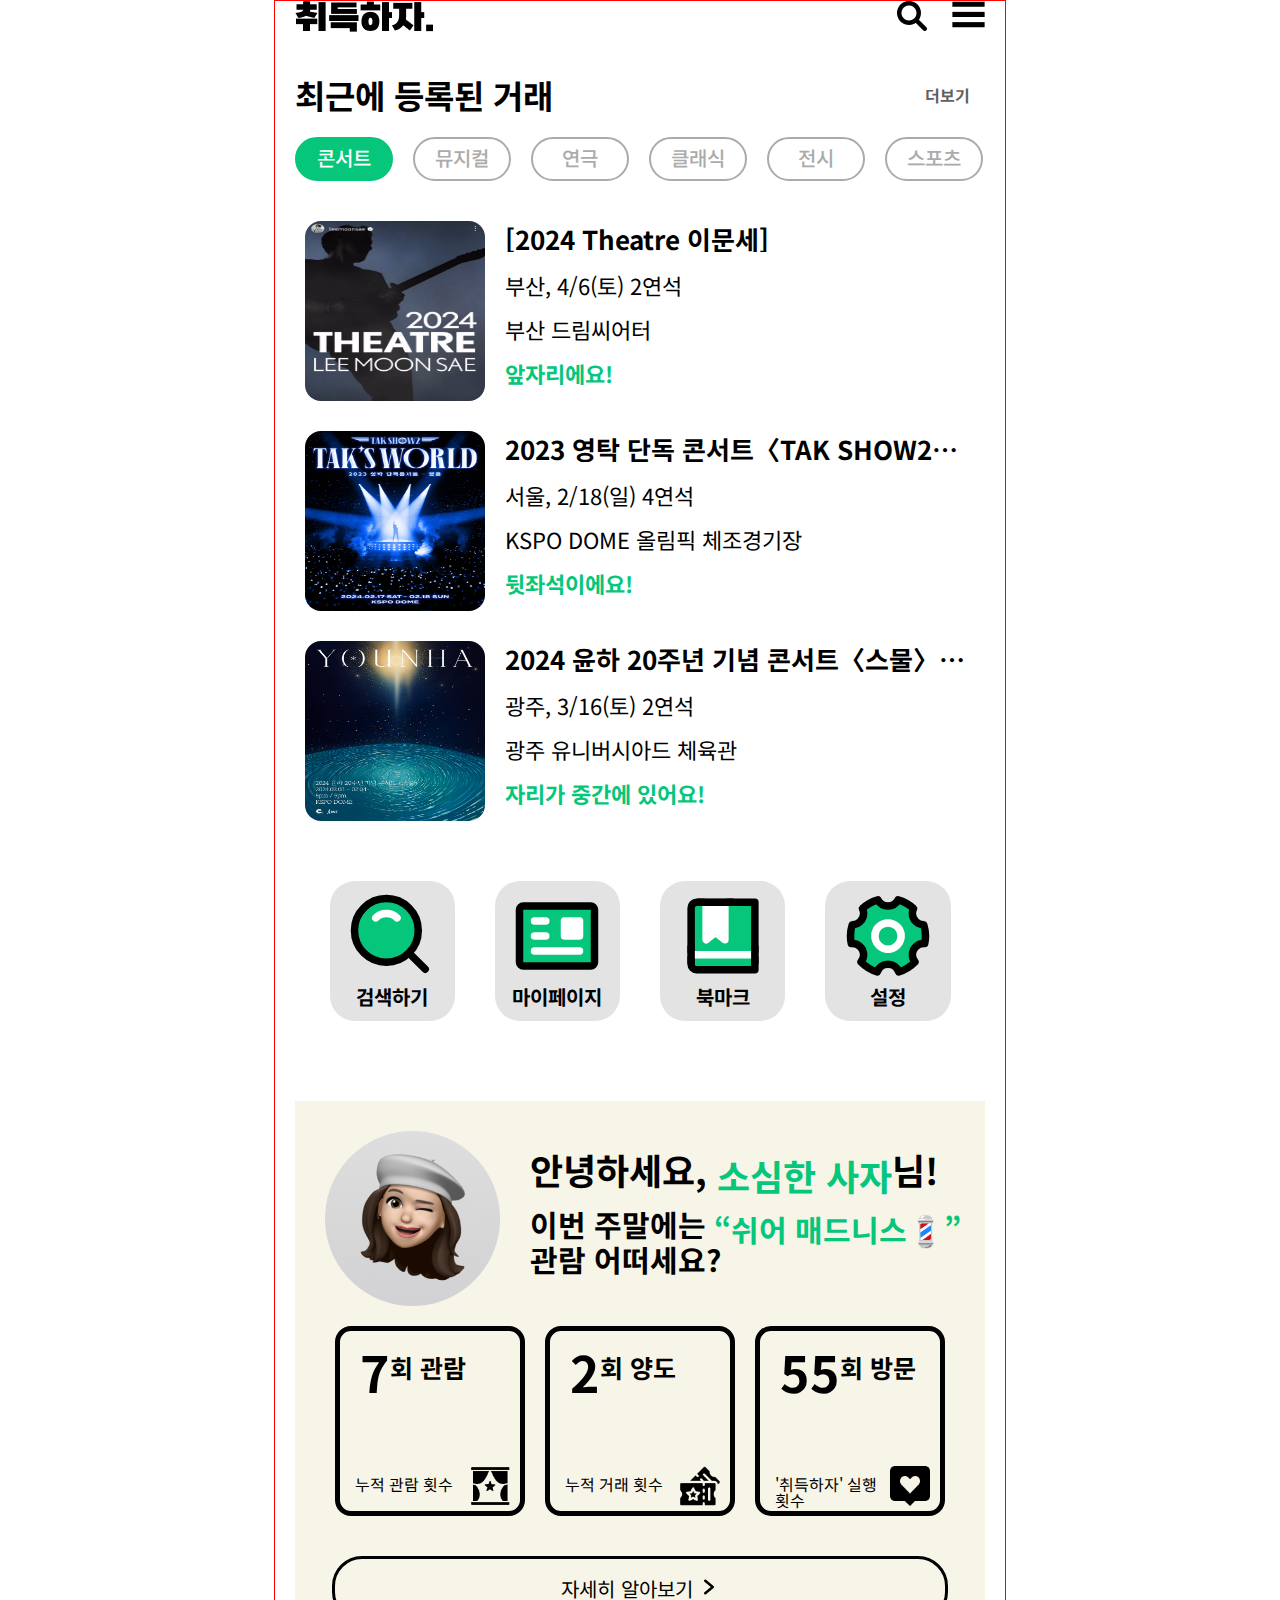
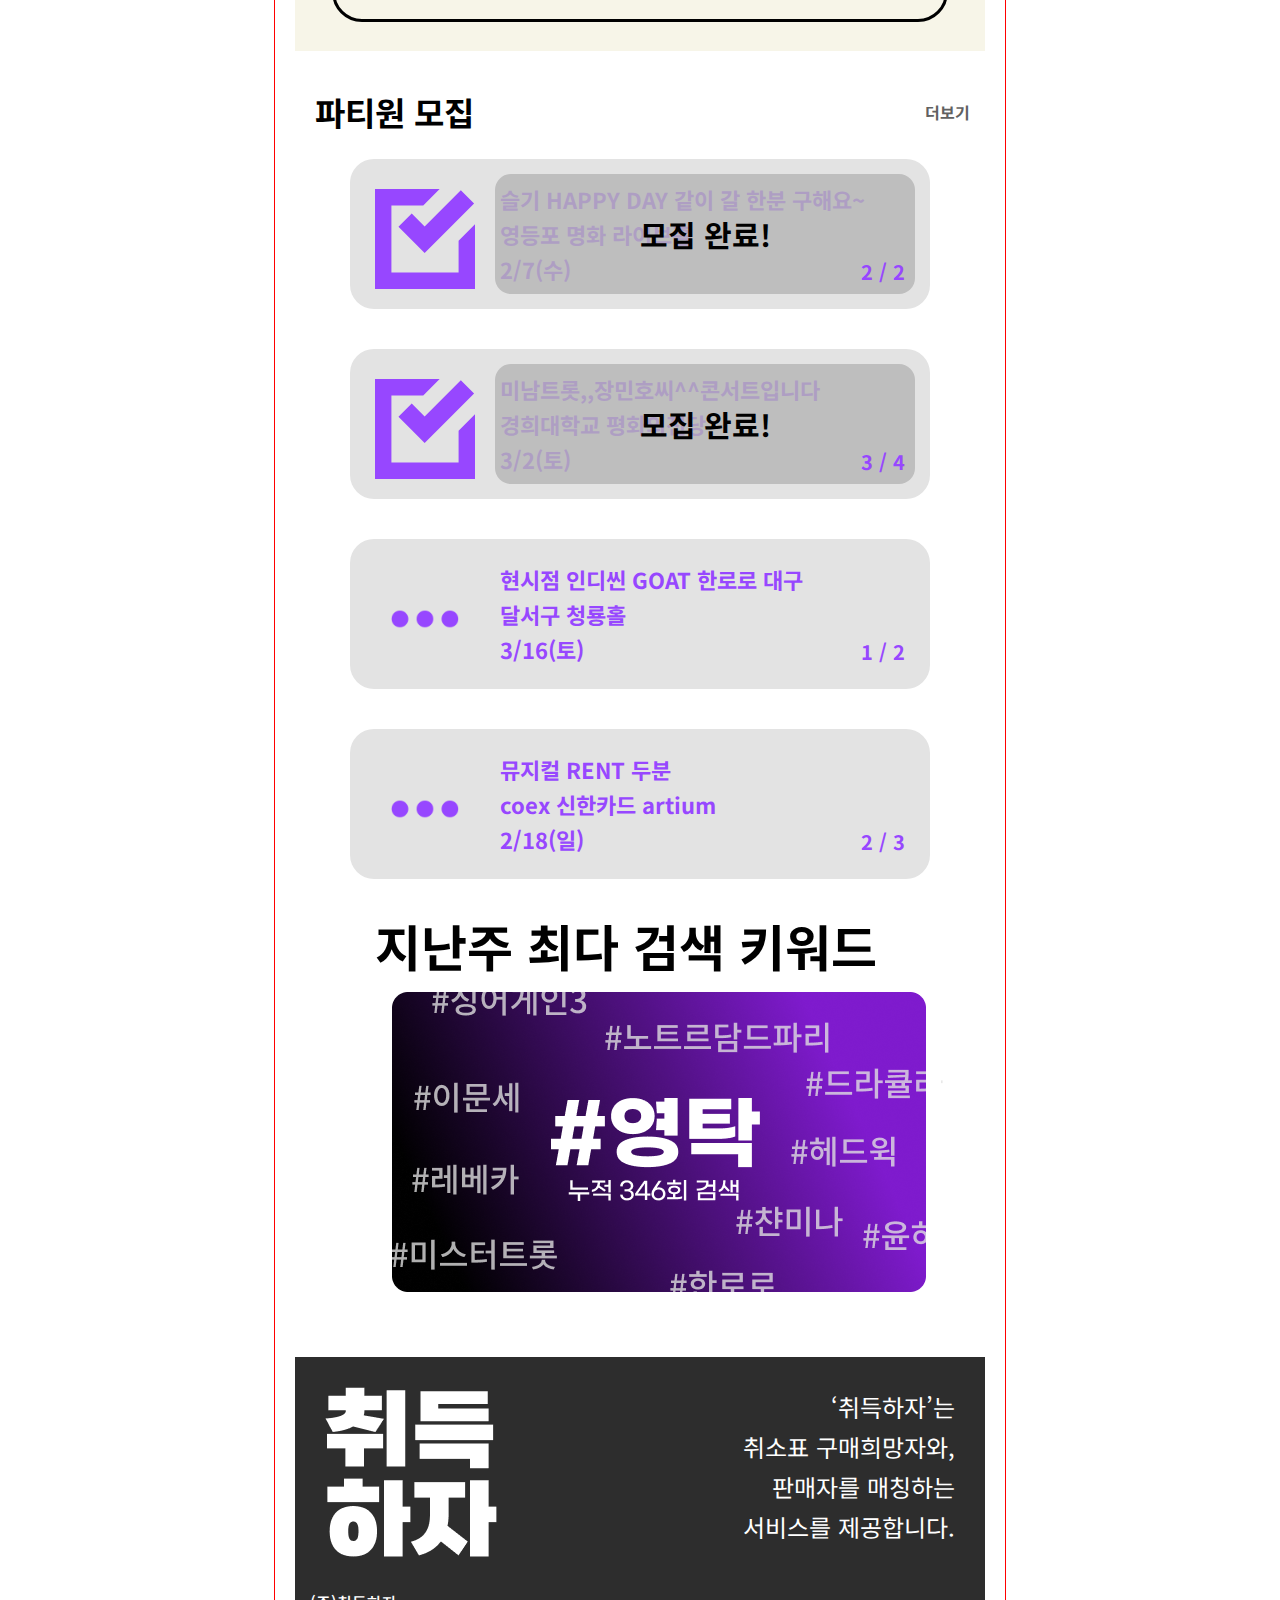
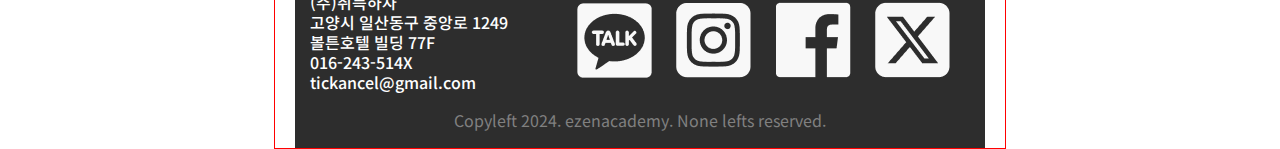
==== index.html @ d5d7e956 "Add files via upload" ====
<!DOCTYPE html>
<html lang="ko">
<head>
   <meta charset="UTF-8">
   <meta name="viewport" content="width=device-width, initial-scale=1.0">
   <title>취득하자</title> 
   <link rel="stylesheet" href="css/reset.css">
   <link rel="stylesheet" href="css/main.css">
   <script src="https://code.jquery.com/jquery-3.7.1.js" integrity="sha256-eKhayi8LEQwp4NKxN+CfCh+3qOVUtJn3QNZ0TciWLP4="
   crossorigin="anonymous"></script>
   <script src="js/main.js" defer></script>
</head>
<body>
  
   <div class="container">
      <header>
         <div class="logo">
               <img src="img/headerlogo.png">
         </div>
         <div class="hic">
            <ul class="iic">
               <li><a href="search.html"><img src="img/searic.png"></a></li>
               <li><a class="menuBtn" href="#"><img  src="img/hamic.png"></a></li>
            </ul>
         </div>
      </header>
      <section class="latest">
         <div class="lheader">
         <h2>최근에 등록된 거래</h2>
         <a href="#">더보기</a>
         </div>
         <div class="lfilter">
            <a href="#" class="lchoose">콘서트</a>
            <a href="#">뮤지컬</a>
            <a href="#">연극</a>
            <a href="#">클래식</a>
            <a href="#">전시</a>
            <a href="#">스포츠</a>
         </div>
         <div class="llist">
            <ul class="lprod">
               <li class="lmain">
                  <div class="lposter">
                     <img src="/img/lee.jpg" alt="이문세">
                  </div>
                  <div class="ltxt">
                  <p>[2024 Theatre 이문세]</p><br>
                  <p>부산, 4/6(토) 2연석</p><br>
                  <p>부산 드림씨어터</p><br>
                  <p>앞자리에요!</p>
                  </div>
               </li>
               <li class="lmain">
                  <div class="lposter">
                     <img src="/img/tak.jpg" alt="영탁">
                  </div>
                  <div class="ltxt">
                  <p>2023 영탁 단독 콘서트〈TAK SHOW2: TAK’S WORLD - 앵콜</p><br>
                  <p>서울, 2/18(일) 4연석</p><br>
                  <p>KSPO DOME 올림픽 체조경기장</p><br>
                  <p>뒷좌석이에요!</p>
                  </div>
               </li>
               <li class="lmain">
                  <div class="lposter">
                     <img src="/img/youn.jpg" alt="이문세">
                  </div>
                  <div class="ltxt">
                  <p>2024 윤하 20주년 기념 콘서트〈스물〉- 광주</p><br>
                  <p>광주, 3/16(토) 2연석</p><br>
                  <p>광주 유니버시아드 체육관</p><br>
                  <p>자리가 중간에 있어요!</p>
                  </div>
               </li>
            </ul>
         </div>
      </section>
      <div class="micon">
         <div class="sear"><svg xmlns="http://www.w3.org/2000/svg" width="1em" height="1em" viewBox="0 0 48 48"><g fill="none" stroke-linejoin="round" stroke-width="4"><path id="white" fill="#06c67b" stroke="#000" d="M21 38C30.3888 38 38 30.3888 38 21C38 11.6112 30.3888 4 21 4C11.6112 4 4 11.6112 4 21C4 30.3888 11.6112 38 21 38Z"/><path stroke="#fff" stroke-linecap="round" d="M26.657 14.3431C25.2093 12.8954 23.2093 12 21.0001 12C18.791 12 16.791 12.8954 15.3433 14.3431"/><path id="white" stroke="#000" stroke-linecap="round" d="M33.2216 33.2217L41.7069 41.707"/></g></svg>
         <p>검색하기</p></div>
         <div class="info"><svg xmlns="http://www.w3.org/2000/svg" width="1em" height="1em" viewBox="0 0 48 48"><g fill="none" stroke-linejoin="round" stroke-width="4"><path id="white" fill="#06c67b" stroke="#000" d="M42 8H6C4.89543 8 4 8.89543 4 10V38C4 39.1046 4.89543 40 6 40H42C43.1046 40 44 39.1046 44 38V10C44 8.89543 43.1046 8 42 8Z"/><path fill="#fff" stroke="#fff" d="M36 16H28V24H36V16Z"/><path stroke="#fff" stroke-linecap="round" d="M12 32H36"/><path stroke="#fff" stroke-linecap="round" d="M12 16H18"/><path stroke="#fff" stroke-linecap="round" d="M12 24H18"/></g></svg>
         <p>마이페이지</p></div>
         <div class="mark"><svg xmlns="http://www.w3.org/2000/svg" width="1em" height="1em" viewBox="0 0 48 48"><g fill="none" stroke-linejoin="round" stroke-width="4"><path id="white" fill="#06c67b" stroke="#000" d="M7 9C7 7.34315 8.34315 6 10 6H41V42H10C8.34315 42 7 40.6569 7 39V9Z"/><path stroke="#fff" stroke-linecap="round" d="M7 34L41 34"/><path id="white" stroke="#000" stroke-linecap="round" d="M7 30V38"/><path id="white" stroke="#000" stroke-linecap="round" d="M41 30V38"/><path fill="#fff" stroke="#fff" d="M15 6H25V26L20 22L15 26V6Z"/><path id="white" stroke="#000" stroke-linecap="round" d="M11 6L29 6"/></g></svg>
         <p>북마크</p></div>
         <div class="sett"><svg xmlns="http://www.w3.org/2000/svg" width="1em" height="1em" viewBox="0 0 48 48"><g fill="none" stroke-linejoin="round" stroke-width="4"><path id="white" fill="#06c67b" stroke="#000" d="M18.2838 43.1713C14.9327 42.1736 11.9498 40.3213 9.58787 37.867C10.469 36.8227 11 35.4734 11 34.0001C11 30.6864 8.31371 28.0001 5 28.0001C4.79955 28.0001 4.60139 28.01 4.40599 28.0292C4.13979 26.7277 4 25.3803 4 24.0001C4 21.9095 4.32077 19.8938 4.91579 17.9995C4.94381 17.9999 4.97188 18.0001 5 18.0001C8.31371 18.0001 11 15.3138 11 12.0001C11 11.0488 10.7786 10.1493 10.3846 9.35011C12.6975 7.1995 15.5205 5.59002 18.6521 4.72314C19.6444 6.66819 21.6667 8.00013 24 8.00013C26.3333 8.00013 28.3556 6.66819 29.3479 4.72314C32.4795 5.59002 35.3025 7.1995 37.6154 9.35011C37.2214 10.1493 37 11.0488 37 12.0001C37 15.3138 39.6863 18.0001 43 18.0001C43.0281 18.0001 43.0562 17.9999 43.0842 17.9995C43.6792 19.8938 44 21.9095 44 24.0001C44 25.3803 43.8602 26.7277 43.594 28.0292C43.3986 28.01 43.2005 28.0001 43 28.0001C39.6863 28.0001 37 30.6864 37 34.0001C37 35.4734 37.531 36.8227 38.4121 37.867C36.0502 40.3213 33.0673 42.1736 29.7162 43.1713C28.9428 40.752 26.676 39.0001 24 39.0001C21.324 39.0001 19.0572 40.752 18.2838 43.1713Z"/><path fill="#06c67b" stroke="#fff" d="M24 31C27.866 31 31 27.866 31 24C31 20.134 27.866 17 24 17C20.134 17 17 20.134 17 24C17 27.866 20.134 31 24 31Z"/></g></svg>
         <p>설정</p></div>
      </div>
      <section class="myinfo">
         <div class="miprofile">
            <div class="pfp">
            <img src="img/pfp.png">
            </div>
            <div class="pftxt">
            <p>안녕하세요, <span class="green">소심한 사자</span>님!</p><br><p>이번 주말에는 <span class="green">“쉬어 매드니스💈”</span><br> 관람 어떠세요?</p>
            </div>
         </div>
         <div class="midet">
            <div class="minum">
               <p><span class="big">7</span>회 관람</p>
               <div class="miicon">
               <p>누적 관람 횟수</p>
               <img src="img/cinema.png" width="40px" height="40px">
               </div>
            </div>
            <div class="minum">
               <p><span class="big">2</span>회 양도</p>
               <div class="miicon">
               <p>누적 거래 횟수</p>
               <img src="img/ticket.png" width="40px" height="40px">
               </div>
            </div>
            <div class="minum">
               <p><span class="big">55</span>회 방문</p>
               <div class="miicon">
               <p>'취득하자' 실행횟수</p>
               <img src="img/like.png" width="40px" height="40px">
               </div>
            </div>   
         </div>
         <div class="more">
           <p>자세히 알아보기 <?xml version="1.0" ?><svg viewBox="0 0 96 96" xmlns="http://www.w3.org/2000/svg"><title/><path id="white" fill="#000" d="M69.8437,43.3876,33.8422,13.3863a6.0035,6.0035,0,0,0-7.6878,9.223l30.47,25.39-30.47,25.39a6.0035,6.0035,0,0,0,7.6878,9.2231L69.8437,52.6106a6.0091,6.0091,0,0,0,0-9.223Z"/></svg></p>
         </div>
      </section>
      <section class="party">
         <div class="lheader">
            <h2>파티원 모집</h2>
            <a href="#">더보기</a>
            </div>

            <div class="checked">
               <div class="cic">
                  <svg xmlns="http://www.w3.org/2000/svg" width="1em" height="1em" viewBox="0 0 1200 1200"><path fill="#9747ff" d="M0 0v1200h1200V424.289l-196.875 196.875v381.961h-806.25v-806.25h381.961L775.711 0zm1030.008 15.161l-434.18 434.25L440.7 294.283L281.618 453.438L595.821 767.57l159.082-159.082l434.18-434.25l-159.082-159.081z"/></svg>
               </div>
               
                  
               <section class="ccov">모집 완료!</section>
                  <div class="ptxt">
                     <p>슬기 HAPPY DAY 같이 갈 한분 구해요~<br>
                     영등포 명화 라이브홀<br>
                     2/7(수)</p>
                     <span>2 / 2</span>               
                  </div>
               
               
            </div>
            <div class="checked">
               <div class="cic">
                  <svg xmlns="http://www.w3.org/2000/svg" width="1em" height="1em" viewBox="0 0 1200 1200"><path fill="#9747ff" d="M0 0v1200h1200V424.289l-196.875 196.875v381.961h-806.25v-806.25h381.961L775.711 0zm1030.008 15.161l-434.18 434.25L440.7 294.283L281.618 453.438L595.821 767.57l159.082-159.082l434.18-434.25l-159.082-159.081z"/></svg>
               </div>   
               <section class="ccov">모집 완료!</section>
                  <div class="ptxt">
                     <p>미남트롯,,장민호씨^^콘서트입니다<br>
                     경희대학교 평화의전당<br>
                     3/2(토)</p>
                     <span>3 / 4</span>               
                  </div>  
            </div>
            <div class="checked">
               <div class="cic">
                  <img src="img/elip.png">
                  </div>
                  <div class="ptxt">
                     <p>현시점 인디씬 GOAT 한로로 대구<br>
                     달서구 청룡홀<br>
                     3/16(토)</p>
                     <span>1 / 2</span>               
                  </div>  
            </div>
            <div class="checked">
               <div class="cic">
                  <img src="img/elip.png">
                  </div>
                  <div class="ptxt">
                     <p>뮤지컬 RENT 두분<br>
                     coex 신한카드 artium<br>
                     2/18(일)</p>
                     <span>2 / 3</span>               
                  </div>
            </div>
      </section>
      <section class="keyword">
         <div class="lheader">
            <h2>지난주 최다 검색 키워드</h2>
         </div>
            <div class="result">
               <img src="img/Frame 11.png">
            </div>
      </section>
      <footer>
         <div class="footer_wrap">
         <div class="footer_top">
            <div class="footer_logo">
            <img src="img/취득 하자.png">
            </div>
            <div class="footer_txt">
            <p>‘취득하자’는<br> 
            취소표 구매희망자와,<br>
            판매자를 매칭하는<br>             
            서비스를 제공합니다.<br></p>   
         </div>
         </div>
        
         <div class="footer_bottom">
            <div class="footer_address">
               (주)취득하자<br>
               고양시 일산동구 중앙로 1249<br>
               볼튼호텔 빌딩 77F<br>
               016-243-514X<br>
               tickancel@gmail.com
            </div>
            <div class="footer_icon">
               <a href="#"><img src="img/k.png"></a>
               <a href="#"><img src="img/i.png"></a>           
               <a href="#"><img src="img/f.png"></a>
               <a href="#"><img src="img/x.png"></a>
            </div>
            </div>

            <div class="copyright">
            Copyleft 2024. ezenacademy. None lefts reserved.
            </div>
         
         </div>
            

      </footer>
   </div>
   <div class="dark">

   </div>
   <div id="gnb">
     <div class="inner">
       <div class="close_wrap">
         <a href="#" class="close"><?xml version="1.0" ?><!DOCTYPE svg  PUBLIC '-//W3C//DTD SVG 1.1//EN'  'http://www.w3.org/Graphics/SVG/1.1/DTD/svg11.dtd'><svg height="512px" id="Layer_1" style="enable-background:new 0 0 512 512;" version="1.1" viewBox="0 0 512 512" width="512px" xml:space="preserve" xmlns="http://www.w3.org/2000/svg" xmlns:xlink="http://www.w3.org/1999/xlink"><g><path d="M256,33C132.3,33,32,133.3,32,257c0,123.7,100.3,224,224,224c123.7,0,224-100.3,224-224C480,133.3,379.7,33,256,33z    M364.3,332.5c1.5,1.5,2.3,3.5,2.3,5.6c0,2.1-0.8,4.2-2.3,5.6l-21.6,21.7c-1.6,1.6-3.6,2.3-5.6,2.3c-2,0-4.1-0.8-5.6-2.3L256,289.8   l-75.4,75.7c-1.5,1.6-3.6,2.3-5.6,2.3c-2,0-4.1-0.8-5.6-2.3l-21.6-21.7c-1.5-1.5-2.3-3.5-2.3-5.6c0-2.1,0.8-4.2,2.3-5.6l75.7-76   l-75.9-75c-3.1-3.1-3.1-8.2,0-11.3l21.6-21.7c1.5-1.5,3.5-2.3,5.6-2.3c2.1,0,4.1,0.8,5.6,2.3l75.7,74.7l75.7-74.7   c1.5-1.5,3.5-2.3,5.6-2.3c2.1,0,4.1,0.8,5.6,2.3l21.6,21.7c3.1,3.1,3.1,8.2,0,11.3l-75.9,75L364.3,332.5z"/></g></svg></a>
       </div>
       <div class="gnbpfp">
         <img src="img/pfp.png">
       </div>
       <div class="gnbpf">
         <p>소심한 사자</p>
         <p>관람대기 0 거래중 1 알림 2</p>
       </div>
       <ul class="gnbList">
         <li><a href="#"><svg viewBox="0 0 512 512" xmlns="http://www.w3.org/2000/svg"><path d="M448 32H64C28.65 32 0 60.65 0 96v320c0 35.35 28.65 64 64 64h384c35.35 0 64-28.65 64-64V96C512 60.65 483.3 32 448 32zM64 96h64v64H64V96zM64 224h64v64H64V224zM64 416v-64h64v64H64zM448 416H192v-64h256V416zM448 288H192V224h256V288zM448 160H192V96h256V160z"/></svg>전체 상품 보기</a></li>
         <li><a href="#"><svg enable-background="new 0 0 32 32" id="Glyph" version="1.1" viewBox="0 0 32 32" xml:space="preserve" xmlns="http://www.w3.org/2000/svg" xmlns:xlink="http://www.w3.org/1999/xlink"><path d="M27.414,24.586l-5.077-5.077C23.386,17.928,24,16.035,24,14c0-5.514-4.486-10-10-10S4,8.486,4,14  s4.486,10,10,10c2.035,0,3.928-0.614,5.509-1.663l5.077,5.077c0.78,0.781,2.048,0.781,2.828,0  C28.195,26.633,28.195,25.367,27.414,24.586z M7,14c0-3.86,3.14-7,7-7s7,3.14,7,7s-3.14,7-7,7S7,17.86,7,14z" id="XMLID_223_"/></svg>검색하기</a></li>
         <li><a href="#"><svg style="enable-background:new 0 0 24 24;" version="1.1" viewBox="0 0 24 24" xml:space="preserve" xmlns="http://www.w3.org/2000/svg" xmlns:xlink="http://www.w3.org/1999/xlink"><g id="info"/><g id="icons"><g id="user"><ellipse cx="12" cy="8" rx="5" ry="6"/><path d="M21.8,19.1c-0.9-1.8-2.6-3.3-4.8-4.2c-0.6-0.2-1.3-0.2-1.8,0.1c-1,0.6-2,0.9-3.2,0.9s-2.2-0.3-3.2-0.9    C8.3,14.8,7.6,14.7,7,15c-2.2,0.9-3.9,2.4-4.8,4.2C1.5,20.5,2.6,22,4.1,22h15.8C21.4,22,22.5,20.5,21.8,19.1z"/></g></g></svg>마이페이지</a></li>
         <li><a href="#"><svg height="19px" version="1.1" viewBox="0 0 17 19" width="17px" xmlns="http://www.w3.org/2000/svg" xmlns:sketch="http://www.bohemiancoding.com/sketch/ns" xmlns:xlink="http://www.w3.org/1999/xlink"><title/><desc/><defs/><g fill="none" fill-rule="evenodd" id="Page-1" stroke="none" stroke-width="1"><g fill="#000000" id="Core" transform="translate(-508.000000, -213.000000)"><g id="flag" transform="translate(508.500000, 213.500000)"><path d="M9.4,2 L9,0 L0,0 L0,17 L2,17 L2,10 L7.6,10 L8,12 L15,12 L15,2 L9.4,2 Z" id="Shape"/></g></g></g></svg>파티원 급구</a></li>
       </ul>
       <div style="height:300px">
 
       </div>
 
     </div>
   </div>
      
      
   
</body>
</html>
---- css/main.css ----
@charset "UTF-8";
@import url('https://fonts.googleapis.com/css2?family=Noto+Sans+KR:wght@100;200;300;400;500;600;700;800;900&display=swap');
body {font-family: 'Noto Sans KR', sans-serif;}

.container { border:1px solid red;
   max-width:690px; 
   min-width:300px; 
   margin:auto; 
   padding:0 20px;
}

.startcontainer {position:relative;
      background:url(../img/start.png)  center;
      max-width:690px; 
      min-width:300px;
      max-height:1507px;
      min-height:892px; 
      margin:auto; 
}
.startcontainer img {position:absolute;
top:20%; right:37%; }

.slogotxt {text-align:center;
      position:absolute;
      top:46%; right:10%;}
      .slogotxt p {color:#fff}
.slogotxt p:first-child {font-weight: 800; font-size:40px;; }
.slogotxt p:last-child {font-weight: 300; font-size:33px; margin-top:10px;}
.startjoin {text-align:center;
      position:absolute;}
.startjoin p:first-child {font-weight: bold; font-size: 25px;}




.searchcontainer {border:1px solid red;
      max-width:690px; 
      min-width:300px; 
      margin:auto; 
      padding:0 20px;
      max-height:1507px;
      min-height:892px;}




 

.search { 
      position: relative;
      margin-top:20px;
      margin-left:30px;
    }
    
    .search input { 
      
      width: 500px;
      background:#bbb;
      border:0px;
      border-radius: 9999px;
      padding: 10px 12px;
      font-size: 25px;
      height:60px; width:480px;
    }
    
    .search img {
      position : absolute;
      width: 40px;
      top: 20px;
      right: 190px;
      margin: 0;
    }
    .search input:hover {border:2px solid #000;}
    
    .search_close svg { position : absolute; right:70px; top:10px; width:60px; height:60px; }
    .keyword {margin-left:40px; }
    .keyword h2 {font-size: 50px;}
    .keyword li {font-size: 40px;margin-left:20px; margin-top:30px;}

    .keyboard {margin-top:250px; height:585.56px;
      }
    .keyboard img {width:690px; position:fixed;bottom:-100%;}






header {display:flex; justify-content: space-between;}
.iic {display:flex; gap:25px;}
#gnb { 
      position:fixed; top:0; right:-100%; bottom:0;
      width:300px; 
      background: #fff; 
      padding:30px; 
      
      overflow-y:auto;
      z-index:150;
      }
      .inner svg {width:50px; height:50px;}
    #gnb .inner {}
    .close_wrap { text-align: right; }
    
    .gnbList { padding:30px 0;}
    
    .gnbList > li { }
    .gnbList > li > a { transition:0.25s;
      display: block; width:100%; height:32px; padding:15px; 
      position: relative; font-size: 24px; }
      .gnbList > li > a:hover {background:#585858}
      .gnbList > li > a > svg {margin-right:20px;}
    
    
      .dark {display:none;
        backdrop-filter:blur(3px);
        position:fixed;
        /*left:0; top:0; right:0; bottom:0;*/
        inset:0;
        background:rgba(0,0,0,0.8);
        z-index:100;
      }

.gnbpfp img {width:250px; height:250px; padding:30px;}
.gnbpf p {text-align:center;}
.gnbpf p:first-child {font-size: 32px; margin-top:-20px; font-weight: 800;}
.gnbpf p:last-child {margin-top:20px; font-size: 20px;}
.gnbList svg {width:30px; height:30px; margin-top:5px;}
.gnbList {font-weight: 600; }

.latest {margin-top:47px;}
h2 {font-weight:bold; font-size:33px;}
.lheader {display:flex; justify-content:space-between;}
.lheader {line-height:33px; margin-right:15px;}
.lheader a {color:#616161; font-weight: bold; font-size: 16px;}
.lfilter {display:flex; margin-top:25px; gap:20px; }
.lfilter a {width:94px; height:40px; border:solid 2px #ababab; border-radius:999px; color:#ababab;
font-size:20px; font-weight:500; text-align: center; line-height:38px; transition:0.2s ease-out;}
.lfilter .lchoose {background:#06c67b; border:solid 2px #06c67b; color:#fff; }
.lfilter a:hover{background:#06c67b; border:solid 2px #06c67b; color:#fff; }
.llist {margin-top:30px;}
.lprod {}
.lmain {display:flex; gap:20px; padding:10px; transition:0.2s; border-radius:16px; margin-top:10px;
cursor:pointer;}
.ltxt {font-size:22px; margin-top:5px; display:block;}
.ltxt p:first-child { width:460px; font-size: 26px; font-weight:700; white-space:nowrap;  overflow:hidden; text-overflow:ellipsis}
.ltxt p:last-child {font-weight:700; color:#06c67b;}
.lmain:hover {background:#8d8d8d }
.lposter img { width:180px; height:180px; background: no-repeat cover / center bottom; border-radius:16px}
.micon {display:flex; gap:40px; margin:50px 5% 0;}
.micon div {width:140px; height:140px; background-color:#e3e3e3; border-radius:25px; text-align:center; 
transition:0.25s}
.micon div svg {width:90px; height:90px; margin-top:10px; }
.micon p {font-weight: bold; font-size: 20px; margin-top:5px}
.sear, .sett, .mark, .info {cursor:pointer;}
 .sear:hover {background-color:#363636; color:#fff;}
 .sear:hover #white{stroke:#fff}
 .sett:hover {background-color:#363636; color:#fff;}
 .sett:hover #white{stroke:#fff}
 .mark:hover {background-color:#363636; color:#fff;}
 .mark:hover #white{stroke:#fff}
 .info:hover {background-color:#363636; color:#fff;}
 .info:hover #white{stroke:#fff}

.myinfo {height:550px; background-color:#f7f5e8; padding:0; margin-top:80px;}
.miprofile {display:flex;}
.pfp {margin-left: 30px;margin-top: 30px;}
.pfp img {width:175px; height:175px;}
.pftxt {margin-left:30px; margin-top: 50px; }
.pftxt p {font-weight:bold;}
.pftxt p:first-child { font-size: 36px;}
.pftxt p:last-child { font-size: 30px;}
.green {text-align: center; color:#06c67b}

.midet {display:flex; gap:20px; justify-content : center; margin-top:20px;}
.minum {width:180px; height:180px; border:5px solid #000; border-radius:16px;}

.minum > p {font-weight: bold; font-size: 25px; margin-top:15px; margin-left:20px;;}
.minum p:first-child > span {font-size: 50px;}
.miicon {display:flex; justify-content: space-between; margin-top:70px; padding: 0 10px;}
.miicon p {margin-top:10px; margin-left:5px;}
.more {height:60px; width:610px; margin:40px auto; text-align:center; line-height:60px; font-size:20px; border:3px solid #000; border-radius:30px;
      transition:0.2s;}
.more svg {width:20px; height:20px;}
.more:hover {font-weight:bold; border: 3px solid #fff; color:#fff; background:#000}
.more:hover #white {fill:#fff}

.party {margin-top:45px;}
.party h2 {margin-left:20px;}
.checked:nth-child(5),.checked:nth-child(3),.checked:nth-child(4) {margin-top:40px;}
.checked {margin:30px auto 0; display:flex; width:560px; height:110px; background:#e3e3e3; border-radius:24px; position:relative;
padding:20px 10px; transition:0.25s}
.cic svg, .cic img {width:100px; height:100px; margin-left:15px; margin-top:10px }
.checked span {position:absolute; right:25px; bottom:20px; font-size:20px; font-weight:700; z-index:9px}
.ccov {position:absolute; right:15px;  top:15px; width:420px; height:120px; font-size:30px; font-weight:bold;
border-radius:16px; text-align:center; line-height:120px; background:rgba(180,180,180,0.8); z-index:99px}

.ptxt {margin-left:25px; font-size:22px; line-height:35px; margin-top:3px; font-weight: bold;}
.ptxt, .checked span {color:#9747ff}
.checked:nth-child(4):hover, .checked:nth-child(5):hover {border: 3px solid #9747ff; transform:scale(1.025)}
.party a {color:#616161; font-weight: bold; font-size: 16px;}
.result { width:566px; height:330px; margin:0 auto; margin-top:15px; transition:0.25s; }
.result img {transition:0.25s;}
.result img:hover {transform:scale(1.01)}
.keyword {margin-top:50px;}
.keyword .lheader {margin-left:40px;}
footer {margin-top:50px; background:#2d2d2d}

.footer_wrap {margin-top:30px;}
.footer_top {display:flex; justify-content: space-between; padding:30px 30px 20px 30px; }
.footer_top p {color:#fff; font-size:24px; text-align:right; line-height:40px}
.footer_line {display:block; content:""; clear:both; margin:0 auto; color:#fff; height:3px; width:300px;  }
.footer_bottom {display:flex; justify-content:space-between; padding:15px;}
.footer_address {color:#fff; font-weight: 500; line-height:20px;}
.footer_icon {margin-top:10px;}
.footer_icon img {margin-right:20px;}
.copyright {color:#808080; text-align:center; padding:5px 10px 20px 10px}
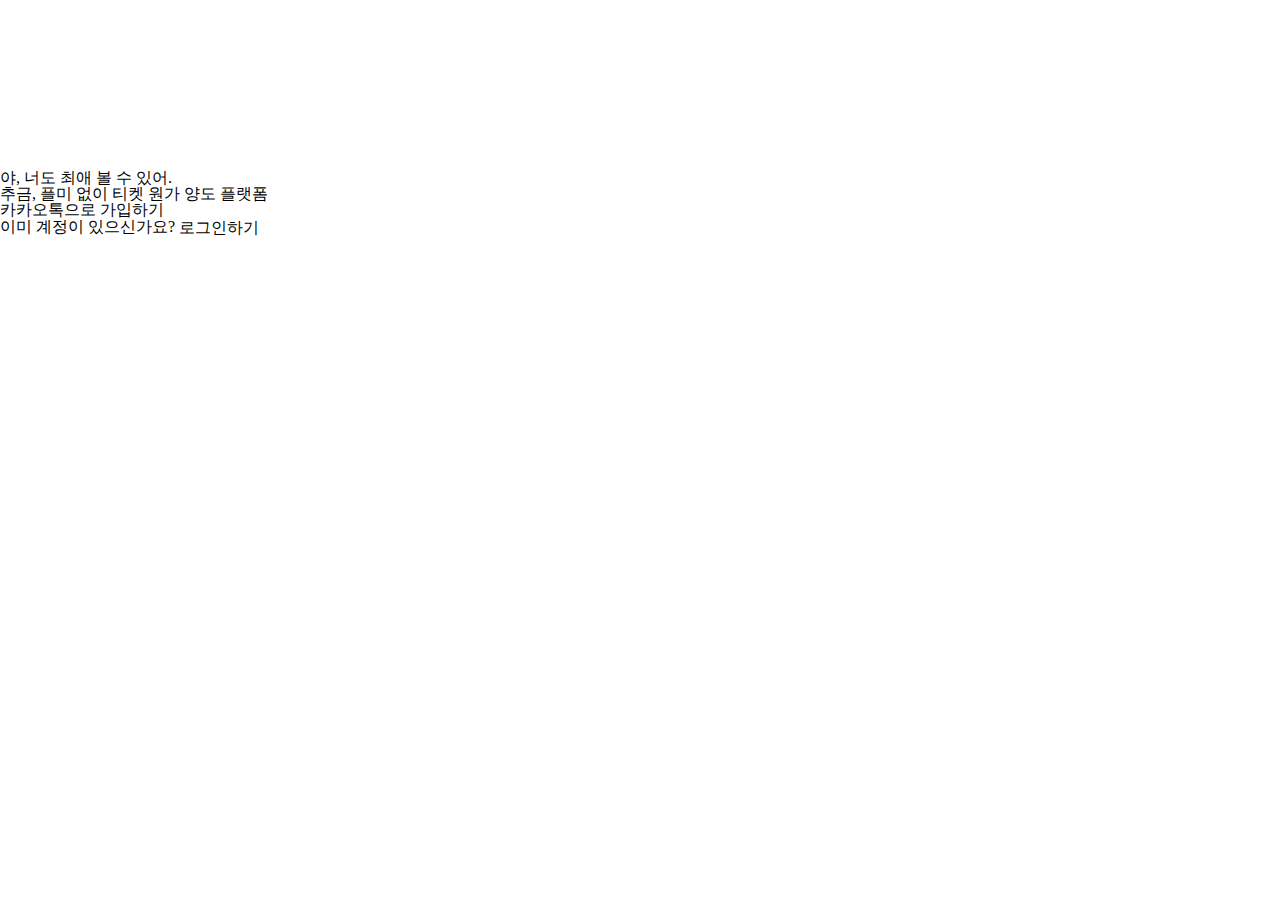
==== commit a72bae03: "Add files via upload" ====
--- a/index.html
+++ b/index.html
@@ -11,249 +11,18 @@
    <script src="js/main.js" defer></script>
 </head>
 <body>
-  
-   <div class="container">
-      <header>
-         <div class="logo">
-               <img src="img/headerlogo.png">
-         </div>
-         <div class="hic">
-            <ul class="iic">
-               <li><a href="search.html"><img src="img/searic.png"></a></li>
-               <li><a class="menuBtn" href="#"><img  src="img/hamic.png"></a></li>
-            </ul>
-         </div>
-      </header>
-      <section class="latest">
-         <div class="lheader">
-         <h2>최근에 등록된 거래</h2>
-         <a href="#">더보기</a>
-         </div>
-         <div class="lfilter">
-            <a href="#" class="lchoose">콘서트</a>
-            <a href="#">뮤지컬</a>
-            <a href="#">연극</a>
-            <a href="#">클래식</a>
-            <a href="#">전시</a>
-            <a href="#">스포츠</a>
-         </div>
-         <div class="llist">
-            <ul class="lprod">
-               <li class="lmain">
-                  <div class="lposter">
-                     <img src="/img/lee.jpg" alt="이문세">
-                  </div>
-                  <div class="ltxt">
-                  <p>[2024 Theatre 이문세]</p><br>
-                  <p>부산, 4/6(토) 2연석</p><br>
-                  <p>부산 드림씨어터</p><br>
-                  <p>앞자리에요!</p>
-                  </div>
-               </li>
-               <li class="lmain">
-                  <div class="lposter">
-                     <img src="/img/tak.jpg" alt="영탁">
-                  </div>
-                  <div class="ltxt">
-                  <p>2023 영탁 단독 콘서트〈TAK SHOW2: TAK’S WORLD - 앵콜</p><br>
-                  <p>서울, 2/18(일) 4연석</p><br>
-                  <p>KSPO DOME 올림픽 체조경기장</p><br>
-                  <p>뒷좌석이에요!</p>
-                  </div>
-               </li>
-               <li class="lmain">
-                  <div class="lposter">
-                     <img src="/img/youn.jpg" alt="이문세">
-                  </div>
-                  <div class="ltxt">
-                  <p>2024 윤하 20주년 기념 콘서트〈스물〉- 광주</p><br>
-                  <p>광주, 3/16(토) 2연석</p><br>
-                  <p>광주 유니버시아드 체육관</p><br>
-                  <p>자리가 중간에 있어요!</p>
-                  </div>
-               </li>
-            </ul>
-         </div>
-      </section>
-      <div class="micon">
-         <div class="sear"><svg xmlns="http://www.w3.org/2000/svg" width="1em" height="1em" viewBox="0 0 48 48"><g fill="none" stroke-linejoin="round" stroke-width="4"><path id="white" fill="#06c67b" stroke="#000" d="M21 38C30.3888 38 38 30.3888 38 21C38 11.6112 30.3888 4 21 4C11.6112 4 4 11.6112 4 21C4 30.3888 11.6112 38 21 38Z"/><path stroke="#fff" stroke-linecap="round" d="M26.657 14.3431C25.2093 12.8954 23.2093 12 21.0001 12C18.791 12 16.791 12.8954 15.3433 14.3431"/><path id="white" stroke="#000" stroke-linecap="round" d="M33.2216 33.2217L41.7069 41.707"/></g></svg>
-         <p>검색하기</p></div>
-         <div class="info"><svg xmlns="http://www.w3.org/2000/svg" width="1em" height="1em" viewBox="0 0 48 48"><g fill="none" stroke-linejoin="round" stroke-width="4"><path id="white" fill="#06c67b" stroke="#000" d="M42 8H6C4.89543 8 4 8.89543 4 10V38C4 39.1046 4.89543 40 6 40H42C43.1046 40 44 39.1046 44 38V10C44 8.89543 43.1046 8 42 8Z"/><path fill="#fff" stroke="#fff" d="M36 16H28V24H36V16Z"/><path stroke="#fff" stroke-linecap="round" d="M12 32H36"/><path stroke="#fff" stroke-linecap="round" d="M12 16H18"/><path stroke="#fff" stroke-linecap="round" d="M12 24H18"/></g></svg>
-         <p>마이페이지</p></div>
-         <div class="mark"><svg xmlns="http://www.w3.org/2000/svg" width="1em" height="1em" viewBox="0 0 48 48"><g fill="none" stroke-linejoin="round" stroke-width="4"><path id="white" fill="#06c67b" stroke="#000" d="M7 9C7 7.34315 8.34315 6 10 6H41V42H10C8.34315 42 7 40.6569 7 39V9Z"/><path stroke="#fff" stroke-linecap="round" d="M7 34L41 34"/><path id="white" stroke="#000" stroke-linecap="round" d="M7 30V38"/><path id="white" stroke="#000" stroke-linecap="round" d="M41 30V38"/><path fill="#fff" stroke="#fff" d="M15 6H25V26L20 22L15 26V6Z"/><path id="white" stroke="#000" stroke-linecap="round" d="M11 6L29 6"/></g></svg>
-         <p>북마크</p></div>
-         <div class="sett"><svg xmlns="http://www.w3.org/2000/svg" width="1em" height="1em" viewBox="0 0 48 48"><g fill="none" stroke-linejoin="round" stroke-width="4"><path id="white" fill="#06c67b" stroke="#000" d="M18.2838 43.1713C14.9327 42.1736 11.9498 40.3213 9.58787 37.867C10.469 36.8227 11 35.4734 11 34.0001C11 30.6864 8.31371 28.0001 5 28.0001C4.79955 28.0001 4.60139 28.01 4.40599 28.0292C4.13979 26.7277 4 25.3803 4 24.0001C4 21.9095 4.32077 19.8938 4.91579 17.9995C4.94381 17.9999 4.97188 18.0001 5 18.0001C8.31371 18.0001 11 15.3138 11 12.0001C11 11.0488 10.7786 10.1493 10.3846 9.35011C12.6975 7.1995 15.5205 5.59002 18.6521 4.72314C19.6444 6.66819 21.6667 8.00013 24 8.00013C26.3333 8.00013 28.3556 6.66819 29.3479 4.72314C32.4795 5.59002 35.3025 7.1995 37.6154 9.35011C37.2214 10.1493 37 11.0488 37 12.0001C37 15.3138 39.6863 18.0001 43 18.0001C43.0281 18.0001 43.0562 17.9999 43.0842 17.9995C43.6792 19.8938 44 21.9095 44 24.0001C44 25.3803 43.8602 26.7277 43.594 28.0292C43.3986 28.01 43.2005 28.0001 43 28.0001C39.6863 28.0001 37 30.6864 37 34.0001C37 35.4734 37.531 36.8227 38.4121 37.867C36.0502 40.3213 33.0673 42.1736 29.7162 43.1713C28.9428 40.752 26.676 39.0001 24 39.0001C21.324 39.0001 19.0572 40.752 18.2838 43.1713Z"/><path fill="#06c67b" stroke="#fff" d="M24 31C27.866 31 31 27.866 31 24C31 20.134 27.866 17 24 17C20.134 17 17 20.134 17 24C17 27.866 20.134 31 24 31Z"/></g></svg>
-         <p>설정</p></div>
-      </div>
-      <section class="myinfo">
-         <div class="miprofile">
-            <div class="pfp">
-            <img src="img/pfp.png">
-            </div>
-            <div class="pftxt">
-            <p>안녕하세요, <span class="green">소심한 사자</span>님!</p><br><p>이번 주말에는 <span class="green">“쉬어 매드니스💈”</span><br> 관람 어떠세요?</p>
-            </div>
-         </div>
-         <div class="midet">
-            <div class="minum">
-               <p><span class="big">7</span>회 관람</p>
-               <div class="miicon">
-               <p>누적 관람 횟수</p>
-               <img src="img/cinema.png" width="40px" height="40px">
-               </div>
-            </div>
-            <div class="minum">
-               <p><span class="big">2</span>회 양도</p>
-               <div class="miicon">
-               <p>누적 거래 횟수</p>
-               <img src="img/ticket.png" width="40px" height="40px">
-               </div>
-            </div>
-            <div class="minum">
-               <p><span class="big">55</span>회 방문</p>
-               <div class="miicon">
-               <p>'취득하자' 실행횟수</p>
-               <img src="img/like.png" width="40px" height="40px">
-               </div>
-            </div>   
-         </div>
-         <div class="more">
-           <p>자세히 알아보기 <?xml version="1.0" ?><svg viewBox="0 0 96 96" xmlns="http://www.w3.org/2000/svg"><title/><path id="white" fill="#000" d="M69.8437,43.3876,33.8422,13.3863a6.0035,6.0035,0,0,0-7.6878,9.223l30.47,25.39-30.47,25.39a6.0035,6.0035,0,0,0,7.6878,9.2231L69.8437,52.6106a6.0091,6.0091,0,0,0,0-9.223Z"/></svg></p>
-         </div>
-      </section>
-      <section class="party">
-         <div class="lheader">
-            <h2>파티원 모집</h2>
-            <a href="#">더보기</a>
-            </div>
-
-            <div class="checked">
-               <div class="cic">
-                  <svg xmlns="http://www.w3.org/2000/svg" width="1em" height="1em" viewBox="0 0 1200 1200"><path fill="#9747ff" d="M0 0v1200h1200V424.289l-196.875 196.875v381.961h-806.25v-806.25h381.961L775.711 0zm1030.008 15.161l-434.18 434.25L440.7 294.283L281.618 453.438L595.821 767.57l159.082-159.082l434.18-434.25l-159.082-159.081z"/></svg>
-               </div>
-               
-                  
-               <section class="ccov">모집 완료!</section>
-                  <div class="ptxt">
-                     <p>슬기 HAPPY DAY 같이 갈 한분 구해요~<br>
-                     영등포 명화 라이브홀<br>
-                     2/7(수)</p>
-                     <span>2 / 2</span>               
-                  </div>
-               
-               
-            </div>
-            <div class="checked">
-               <div class="cic">
-                  <svg xmlns="http://www.w3.org/2000/svg" width="1em" height="1em" viewBox="0 0 1200 1200"><path fill="#9747ff" d="M0 0v1200h1200V424.289l-196.875 196.875v381.961h-806.25v-806.25h381.961L775.711 0zm1030.008 15.161l-434.18 434.25L440.7 294.283L281.618 453.438L595.821 767.57l159.082-159.082l434.18-434.25l-159.082-159.081z"/></svg>
-               </div>   
-               <section class="ccov">모집 완료!</section>
-                  <div class="ptxt">
-                     <p>미남트롯,,장민호씨^^콘서트입니다<br>
-                     경희대학교 평화의전당<br>
-                     3/2(토)</p>
-                     <span>3 / 4</span>               
-                  </div>  
-            </div>
-            <div class="checked">
-               <div class="cic">
-                  <img src="img/elip.png">
-                  </div>
-                  <div class="ptxt">
-                     <p>현시점 인디씬 GOAT 한로로 대구<br>
-                     달서구 청룡홀<br>
-                     3/16(토)</p>
-                     <span>1 / 2</span>               
-                  </div>  
-            </div>
-            <div class="checked">
-               <div class="cic">
-                  <img src="img/elip.png">
-                  </div>
-                  <div class="ptxt">
-                     <p>뮤지컬 RENT 두분<br>
-                     coex 신한카드 artium<br>
-                     2/18(일)</p>
-                     <span>2 / 3</span>               
-                  </div>
-            </div>
-      </section>
-      <section class="keyword">
-         <div class="lheader">
-            <h2>지난주 최다 검색 키워드</h2>
-         </div>
-            <div class="result">
-               <img src="img/Frame 11.png">
-            </div>
-      </section>
-      <footer>
-         <div class="footer_wrap">
-         <div class="footer_top">
-            <div class="footer_logo">
-            <img src="img/취득 하자.png">
-            </div>
-            <div class="footer_txt">
-            <p>‘취득하자’는<br> 
-            취소표 구매희망자와,<br>
-            판매자를 매칭하는<br>             
-            서비스를 제공합니다.<br></p>   
-         </div>
-         </div>
-        
-         <div class="footer_bottom">
-            <div class="footer_address">
-               (주)취득하자<br>
-               고양시 일산동구 중앙로 1249<br>
-               볼튼호텔 빌딩 77F<br>
-               016-243-514X<br>
-               tickancel@gmail.com
-            </div>
-            <div class="footer_icon">
-               <a href="#"><img src="img/k.png"></a>
-               <a href="#"><img src="img/i.png"></a>           
-               <a href="#"><img src="img/f.png"></a>
-               <a href="#"><img src="img/x.png"></a>
-            </div>
-            </div>
-
-            <div class="copyright">
-            Copyleft 2024. ezenacademy. None lefts reserved.
-            </div>
-         
-         </div>
-            
-
-      </footer>
-   </div>
-   <div class="dark">
-
-   </div>
-   <div id="gnb">
-     <div class="inner">
-       <div class="close_wrap">
-         <a href="#" class="close"><?xml version="1.0" ?><!DOCTYPE svg  PUBLIC '-//W3C//DTD SVG 1.1//EN'  'http://www.w3.org/Graphics/SVG/1.1/DTD/svg11.dtd'><svg height="512px" id="Layer_1" style="enable-background:new 0 0 512 512;" version="1.1" viewBox="0 0 512 512" width="512px" xml:space="preserve" xmlns="http://www.w3.org/2000/svg" xmlns:xlink="http://www.w3.org/1999/xlink"><g><path d="M256,33C132.3,33,32,133.3,32,257c0,123.7,100.3,224,224,224c123.7,0,224-100.3,224-224C480,133.3,379.7,33,256,33z    M364.3,332.5c1.5,1.5,2.3,3.5,2.3,5.6c0,2.1-0.8,4.2-2.3,5.6l-21.6,21.7c-1.6,1.6-3.6,2.3-5.6,2.3c-2,0-4.1-0.8-5.6-2.3L256,289.8   l-75.4,75.7c-1.5,1.6-3.6,2.3-5.6,2.3c-2,0-4.1-0.8-5.6-2.3l-21.6-21.7c-1.5-1.5-2.3-3.5-2.3-5.6c0-2.1,0.8-4.2,2.3-5.6l75.7-76   l-75.9-75c-3.1-3.1-3.1-8.2,0-11.3l21.6-21.7c1.5-1.5,3.5-2.3,5.6-2.3c2.1,0,4.1,0.8,5.6,2.3l75.7,74.7l75.7-74.7   c1.5-1.5,3.5-2.3,5.6-2.3c2.1,0,4.1,0.8,5.6,2.3l21.6,21.7c3.1,3.1,3.1,8.2,0,11.3l-75.9,75L364.3,332.5z"/></g></svg></a>
-       </div>
-       <div class="gnbpfp">
-         <img src="img/pfp.png">
-       </div>
-       <div class="gnbpf">
-         <p>소심한 사자</p>
-         <p>관람대기 0 거래중 1 알림 2</p>
-       </div>
-       <ul class="gnbList">
-         <li><a href="#"><svg viewBox="0 0 512 512" xmlns="http://www.w3.org/2000/svg"><path d="M448 32H64C28.65 32 0 60.65 0 96v320c0 35.35 28.65 64 64 64h384c35.35 0 64-28.65 64-64V96C512 60.65 483.3 32 448 32zM64 96h64v64H64V96zM64 224h64v64H64V224zM64 416v-64h64v64H64zM448 416H192v-64h256V416zM448 288H192V224h256V288zM448 160H192V96h256V160z"/></svg>전체 상품 보기</a></li>
-         <li><a href="#"><svg enable-background="new 0 0 32 32" id="Glyph" version="1.1" viewBox="0 0 32 32" xml:space="preserve" xmlns="http://www.w3.org/2000/svg" xmlns:xlink="http://www.w3.org/1999/xlink"><path d="M27.414,24.586l-5.077-5.077C23.386,17.928,24,16.035,24,14c0-5.514-4.486-10-10-10S4,8.486,4,14  s4.486,10,10,10c2.035,0,3.928-0.614,5.509-1.663l5.077,5.077c0.78,0.781,2.048,0.781,2.828,0  C28.195,26.633,28.195,25.367,27.414,24.586z M7,14c0-3.86,3.14-7,7-7s7,3.14,7,7s-3.14,7-7,7S7,17.86,7,14z" id="XMLID_223_"/></svg>검색하기</a></li>
-         <li><a href="#"><svg style="enable-background:new 0 0 24 24;" version="1.1" viewBox="0 0 24 24" xml:space="preserve" xmlns="http://www.w3.org/2000/svg" xmlns:xlink="http://www.w3.org/1999/xlink"><g id="info"/><g id="icons"><g id="user"><ellipse cx="12" cy="8" rx="5" ry="6"/><path d="M21.8,19.1c-0.9-1.8-2.6-3.3-4.8-4.2c-0.6-0.2-1.3-0.2-1.8,0.1c-1,0.6-2,0.9-3.2,0.9s-2.2-0.3-3.2-0.9    C8.3,14.8,7.6,14.7,7,15c-2.2,0.9-3.9,2.4-4.8,4.2C1.5,20.5,2.6,22,4.1,22h15.8C21.4,22,22.5,20.5,21.8,19.1z"/></g></g></svg>마이페이지</a></li>
-         <li><a href="#"><svg height="19px" version="1.1" viewBox="0 0 17 19" width="17px" xmlns="http://www.w3.org/2000/svg" xmlns:sketch="http://www.bohemiancoding.com/sketch/ns" xmlns:xlink="http://www.w3.org/1999/xlink"><title/><desc/><defs/><g fill="none" fill-rule="evenodd" id="Page-1" stroke="none" stroke-width="1"><g fill="#000000" id="Core" transform="translate(-508.000000, -213.000000)"><g id="flag" transform="translate(508.500000, 213.500000)"><path d="M9.4,2 L9,0 L0,0 L0,17 L2,17 L2,10 L7.6,10 L8,12 L15,12 L15,2 L9.4,2 Z" id="Shape"/></g></g></g></svg>파티원 급구</a></li>
-       </ul>
-       <div style="height:300px">
- 
-       </div>
- 
-     </div>
-   </div>
-      
-      
-   
+    <div class="startcontainer">
+        <div class="startlogo">
+        <img src="img/취득 하자.png">
+        </div>
+        <div class="slogotxt">
+        <p>야, 너도 최애 볼 수 있어.</p>
+        <p>추금, 플미 없이 티켓 원가 양도 플랫폼</p>
+        </div>
+        <div class="startjoin">
+            <p class="stop">카카오톡으로 가입하기</p>
+            <p class="sbot"><a href="login.html">이미 계정이 있으신가요? <span>로그인하기</span></a></p>
+        </div>
+    </div>
 </body>
 </html>